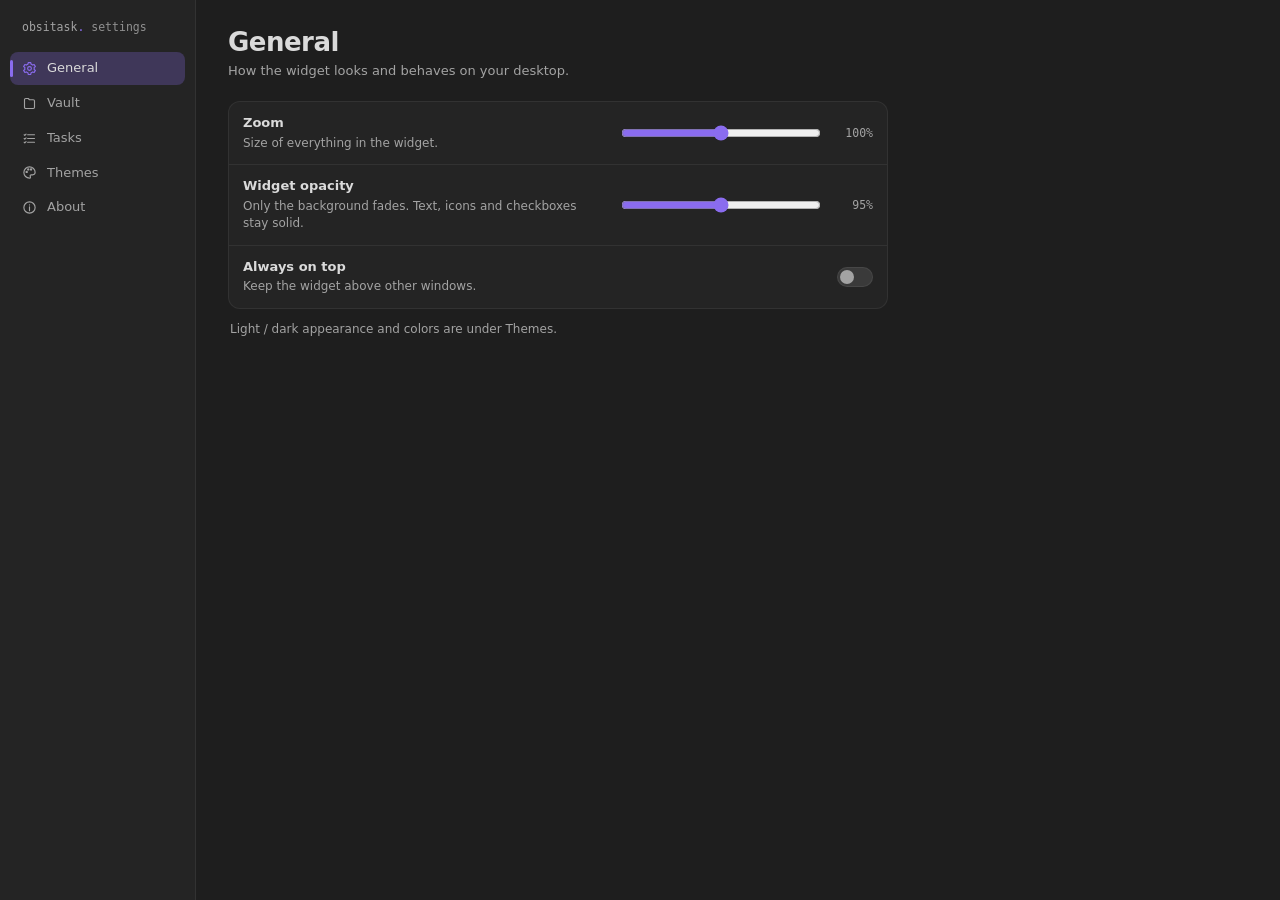
==== src/settings.html @ c323ac98 "Opacity widget 0-100% untuk semua latar - Rentang slider "Widget opacity" jadi 0-100% (default tetap" ====
<!doctype html>
<html lang="en">
<head>
  <meta charset="utf-8" />
  <meta name="viewport" content="width=device-width, initial-scale=1" />
  <title>ObsiTask Settings</title>
  <link rel="stylesheet" href="theme.css" />
  <link rel="stylesheet" href="settings.css" />
  <script src="themes.js"></script>
</head>
<body>
  <div class="layout">
    <nav class="nav" aria-label="Settings sections">
      <div class="brand">obsitask<span class="brand-dot">.</span> <span class="brand-sub">settings</span></div>
      <button type="button" data-tab="general" aria-current="page">
        <svg viewBox="0 0 24 24"><circle cx="12" cy="12" r="3" /><path d="M19.4 13.5a7.6 7.6 0 000-3l2-1.5-2-3.4-2.3.9a7.5 7.5 0 00-2.6-1.5L14 2.5h-4l-.5 2.5a7.5 7.5 0 00-2.6 1.5l-2.3-.9-2 3.4 2 1.5a7.6 7.6 0 000 3l-2 1.5 2 3.4 2.3-.9a7.5 7.5 0 002.6 1.5l.5 2.5h4l.5-2.5a7.5 7.5 0 002.6-1.5l2.3.9 2-3.4-2-1.5z" /></svg>
        General
      </button>
      <button type="button" data-tab="vault">
        <svg viewBox="0 0 24 24"><path d="M4 6a2 2 0 012-2h4l2 2h6a2 2 0 012 2v10a2 2 0 01-2 2H6a2 2 0 01-2-2z" /></svg>
        Vault
      </button>
      <button type="button" data-tab="tasks">
        <svg viewBox="0 0 24 24"><path d="M9 6h11M9 12h11M9 18h11" /><path d="M3.5 6l1 1 2-2M3.5 12l1 1 2-2M3.5 18l1 1 2-2" /></svg>
        Tasks
      </button>
      <button type="button" data-tab="themes">
        <svg viewBox="0 0 24 24"><path d="M12 3a9 9 0 100 18c1.1 0 1.6-.8 1.6-1.6 0-.9-.6-1.3-.6-2.1 0-.9.7-1.6 1.6-1.6H17a4 4 0 004-4c0-4.7-4-8.7-9-8.7z" /><circle cx="7.5" cy="11" r="1" /><circle cx="10" cy="7" r="1" /><circle cx="14.5" cy="7" r="1" /></svg>
        Themes
      </button>
      <button type="button" data-tab="about">
        <svg viewBox="0 0 24 24"><circle cx="12" cy="12" r="9" /><path d="M12 11v6M12 7.5v.5" /></svg>
        About
      </button>
      <div class="nav-foot" id="s-nav-version"></div>
    </nav>

    <main class="content">
      <!-- General -->
      <section data-panel="general">
        <header class="page-head">
          <div><h1>General</h1><p class="subtitle">How the widget looks and behaves on your desktop.</p></div>
        </header>
        <div class="rows">
          <div class="row">
            <div class="row-text">
              <label for="s-zoom">Zoom</label>
              <p>Size of everything in the widget.</p>
            </div>
            <div class="row-control slider">
              <input id="s-zoom" type="range" min="80" max="150" step="5" />
              <output id="s-zoom-value" for="s-zoom">100%</output>
            </div>
          </div>
          <div class="row">
            <div class="row-text">
              <label for="s-opacity">Widget opacity</label>
              <p>Only the background fades. Text, icons and checkboxes stay solid.</p>
            </div>
            <div class="row-control slider">
              <input id="s-opacity" type="range" min="0" max="100" step="1" />
              <output id="s-opacity-value" for="s-opacity">95%</output>
            </div>
          </div>
          <div class="row">
            <div class="row-text">
              <label for="s-top">Always on top</label>
              <p>Keep the widget above other windows.</p>
            </div>
            <div class="row-control"><input id="s-top" class="switch" type="checkbox" role="switch" /></div>
          </div>
        </div>
        <p class="footnote">Light / dark appearance and colors are under Themes.</p>
      </section>

      <!-- Vault -->
      <section data-panel="vault" hidden>
        <header class="page-head">
          <div><h1>Vault</h1><p class="subtitle">Where ObsiTask reads your daily notes and lists.</p></div>
        </header>
        <div class="rows">
          <div class="row stack" data-field="vault_path">
            <div class="row-text">
              <label for="s-vault">Vault folder</label>
              <p>The folder you open as a vault in Obsidian.</p>
            </div>
            <div class="row-control wide">
              <input id="s-vault" type="text" spellcheck="false" placeholder="C:\Users\you\Documents\Vault" />
              <button type="button" class="btn" id="s-browse">Browse…</button>
            </div>
            <p class="note" hidden></p>
          </div>
          <div class="row" data-field="detect">
            <div class="row-text">
              <span class="label">Daily notes settings</span>
              <p>Copy the folder and date format from Obsidian's Daily notes plugin.</p>
            </div>
            <div class="row-control"><button type="button" class="btn" id="s-detect">Detect from Obsidian</button></div>
            <p class="note" hidden></p>
          </div>
          <div class="row" data-field="daily_folder">
            <div class="row-text">
              <label for="s-folder">Daily notes folder</label>
              <p>Inside the vault. Blank = vault root.</p>
            </div>
            <div class="row-control"><input id="s-folder" type="text" spellcheck="false" placeholder="Daily" data-key="daily_folder" /></div>
            <p class="note" hidden></p>
          </div>
          <div class="row" data-field="date_format">
            <div class="row-text">
              <label for="s-format">Date format</label>
              <p>Same as in Obsidian, e.g. YYYY-MM-DD.</p>
            </div>
            <div class="row-control"><input id="s-format" type="text" spellcheck="false" placeholder="YYYY-MM-DD" data-key="date_format" /></div>
            <p class="note" hidden></p>
          </div>
          <div class="row" data-field="tasks_heading">
            <div class="row-text">
              <label for="s-tasks-heading">Task heading</label>
              <p>Where a deleted daily-note task goes back if its place moved.</p>
            </div>
            <div class="row-control"><input id="s-tasks-heading" type="text" spellcheck="false" placeholder="## Tasks" data-key="tasks_heading" /></div>
            <p class="note" hidden></p>
          </div>
          <div class="row" data-field="notes_heading">
            <div class="row-text">
              <label for="s-notes-heading">Notes heading</label>
              <p>The Notes box reads and writes under this heading.</p>
            </div>
            <div class="row-control"><input id="s-notes-heading" type="text" spellcheck="false" placeholder="## Notes" data-key="notes_heading" /></div>
            <p class="note" hidden></p>
          </div>
          <div class="row" data-field="tasks_file">
            <div class="row-text">
              <label for="s-tasks-file">Tasks file</label>
              <p>Permanent lists. Each "## Name" heading is a list.</p>
            </div>
            <div class="row-control"><input id="s-tasks-file" type="text" spellcheck="false" placeholder="Tasks.md" data-key="tasks_file" /></div>
            <p class="note" hidden></p>
          </div>
        </div>
      </section>

      <!-- Tasks -->
      <section data-panel="tasks" hidden>
        <header class="page-head">
          <div><h1>Tasks</h1><p class="subtitle">What the Today, Upcoming and All tabs show.</p></div>
        </header>
        <div class="rows">
          <div class="row">
            <div class="row-text">
              <label for="s-hide">Hide completed tasks</label>
              <p>In Today and Upcoming. Finished tasks still show under "done today", and in each list's "Completed" group.</p>
            </div>
            <div class="row-control"><input id="s-hide" class="switch" type="checkbox" role="switch" /></div>
          </div>
          <div class="row" data-field="default_list">
            <div class="row-text">
              <label for="s-default-list">Default list</label>
              <p>New tasks from the widget go here, unless you type ~list.</p>
            </div>
            <div class="row-control"><input id="s-default-list" type="text" spellcheck="false" placeholder="Inbox" data-key="default_list" /></div>
            <p class="note" hidden></p>
          </div>
          <div class="row">
            <div class="row-text">
              <label for="s-upcoming">Upcoming days</label>
              <p>How far ahead the Upcoming tab looks, starting tomorrow (1–90).</p>
            </div>
            <div class="row-control"><input id="s-upcoming" type="number" min="1" max="90" step="1" data-key="upcoming_days" data-min="1" data-max="90" /></div>
          </div>
          <div class="row">
            <div class="row-text">
              <label for="s-scan">Look-back days</label>
              <p>Days of older daily notes to scan for overdue tasks (0 = off, up to 365).</p>
            </div>
            <div class="row-control"><input id="s-scan" type="number" min="0" max="365" step="1" data-key="scan_days" data-min="0" data-max="365" /></div>
          </div>
        </div>
      </section>

      <!-- Themes -->
      <section data-panel="themes" hidden>
        <header class="page-head">
          <div><h1>Themes</h1><p class="subtitle">Colors for the widget and this window.</p></div>
          <div class="seg" role="radiogroup" aria-label="Appearance">
            <button type="button" role="radio" data-appearance="system" title="Follow Windows light / dark mode">System</button>
            <button type="button" role="radio" data-appearance="light">Light</button>
            <button type="button" role="radio" data-appearance="dark">Dark</button>
          </div>
        </header>
        <div class="theme-grid" id="theme-grid" role="radiogroup" aria-label="Theme"></div>
        <p class="credit">Theme colors other than Default come from <strong>Terax</strong> by crynta (github.com/crynta/terax-ai), Apache License 2.0. Only the color values are used.</p>
      </section>

      <!-- About -->
      <section data-panel="about" hidden>
        <header class="page-head">
          <div><h1>About</h1><p class="subtitle">Version, config file and credits.</p></div>
        </header>
        <div class="rows">
          <div class="row">
            <div class="row-text">
              <span class="label">ObsiTask</span>
              <p>A small widget for the tasks in your Obsidian vault.</p>
            </div>
            <div class="row-control"><span class="version" id="s-version"></span></div>
          </div>
          <div class="row stack">
            <div class="row-text">
              <span class="label">Config file</span>
              <p class="path" id="s-config-path"></p>
            </div>
            <div class="row-control"><button type="button" class="btn" id="s-open-config">Open config folder</button></div>
          </div>
          <div class="row stack">
            <div class="row-text">
              <span class="label">Credits</span>
              <p>The colors of the built-in themes (except Default) and the style of this window come from
                <strong>Terax</strong> by crynta — github.com/crynta/terax-ai — licensed under the Apache License 2.0.</p>
              <p>Headings use Space Grotesk (SIL Open Font License 1.1), bundled with the app.</p>
              <p>Task metadata follows the emoji format of the Obsidian Tasks plugin.</p>
            </div>
          </div>
        </div>
      </section>
    </main>
  </div>

  <div class="toast" id="toast" role="status" hidden></div>

  <script src="settings.js"></script>
</body>
</html>
---- src/theme.css ----
/*
 * Token warna + font bersama untuk widget dan window Settings.
 * Nilai di :root = tema Default (dark), dipakai sebelum themes.js berjalan.
 * themes.js menimpa token dasar lewat :root[data-theme][data-mode]; token
 * turunan di bawah dihitung ulang otomatis dari token dasar.
 */

/* Space Grotesk (SIL OFL 1.1, lihat fonts/SpaceGrotesk-OFL.txt), dibundel.
   Inter dan Hack Nerd Font dipanggil lewat nama dari font Windows. */
@font-face {
  font-family: "Space Grotesk";
  src: url("fonts/SpaceGrotesk.ttf") format("truetype");
  font-weight: 300 700;
  font-display: swap;
}

:root {
  /* Token dasar (lihat themes.js) */
  --bg: #1e1e1e;
  --card: #242424;
  --text: #dadada;
  --muted: #a3a3a3;
  --border: rgba(218, 218, 218, 0.08);
  --secondary: #262626;
  --hover: rgba(218, 218, 218, 0.035);
  --primary: #8a6cef;
  --on-primary: #121212;
  --danger: #ff8a5c;
  --p-high: #ff8a5c;
  --p-medium: #f2c14e;
  --p-low: #5aa9ff;
  --tag: #ab94f7;
  --selection: rgba(138, 108, 239, 0.32);

  /* Token opsional: kalau tema tidak mengisinya, diturunkan dari token dasar */
  --faint: color-mix(in srgb, var(--muted) 85%, transparent);
  --raised: var(--card);
  --primary-text: var(--primary);
  --primary-soft: color-mix(in srgb, var(--primary) 26%, transparent);
  --ring: color-mix(in srgb, var(--text) 78%, transparent);
  --sidebar: var(--card);

  /* Opacity latar widget (Settings > General, 0-100%; diset dari main.js).
     Semua LATAR di widget memakai token --panel / --well / --f-* di bawah,
     yaitu warna tema dengan alpha dikali nilai ini. Teks, ikon, checkbox,
     garis bawah tab, tombol aksen, dan scrollbar memakai warna tema biasa,
     jadi tetap penuh. Di window Settings nilainya tetap 100% (= warna asli). */
  --opacity: 100%;

  /* Latar yang ikut opacity */
  --panel: color-mix(in srgb, var(--bg) var(--opacity), transparent);
  --well: color-mix(in srgb, var(--secondary) var(--opacity), transparent); /* quick-add, Notes, input, chip menu */
  --f-hover: color-mix(in srgb, var(--hover) var(--opacity), transparent); /* hover baris, list terbuka */
  --f-hover-strong: color-mix(in srgb, var(--hover-strong) var(--opacity), transparent); /* hover tombol */
  --f-primary-soft: color-mix(in srgb, var(--primary-soft) var(--opacity), transparent); /* pilihan aktif */
  --f-primary: color-mix(in srgb, var(--primary) var(--opacity), transparent); /* badge Today */
  --f-raised: color-mix(in srgb, var(--raised) var(--opacity), transparent); /* popover, saran ~list */
  --f-danger-soft: color-mix(in srgb, var(--danger-soft) var(--opacity), transparent);
  --f-danger-bg: color-mix(in srgb, var(--danger-bg) var(--opacity), transparent); /* toast error */

  /* Turunan */
  --hover-strong: color-mix(in srgb, var(--text) 12%, transparent);
  --chip: color-mix(in srgb, var(--text) 8%, transparent);
  --primary-line: color-mix(in srgb, var(--primary) 65%, transparent);
  --danger-soft: color-mix(in srgb, var(--danger) 13%, transparent);
  --danger-bg: color-mix(in srgb, var(--danger) 62%, #000);
  --on-danger: #ffffff;
  --scroll: color-mix(in srgb, var(--text) 16%, transparent);
  --scroll-hover: color-mix(in srgb, var(--text) 28%, transparent);
  --shadow: rgba(0, 0, 0, 0.45);
  /* Warna token quick-add: @tanggal biru, !prioritas oranye, ~list ungu. */
  --tok-date: var(--p-low);
  --tok-prio: var(--p-high);
  --tok-list: var(--primary-text);

  /* Font */
  --display: "Space Grotesk", "Segoe UI Variable Display", "Segoe UI", system-ui, sans-serif;
  --sans: "Inter", "Segoe UI Variable Text", "Segoe UI", system-ui, -apple-system, sans-serif;
  --mono: "Hack Nerd Font", "Hack Nerd Font Mono", Hack, Consolas, monospace;

  color-scheme: dark;
}

:root[data-mode="light"] {
  --shadow: rgba(20, 20, 30, 0.14);
  color-scheme: light;
}

::selection { background: var(--selection); }

::-webkit-scrollbar { width: 6px; height: 6px; }
::-webkit-scrollbar-thumb { background: var(--scroll); border-radius: 3px; }
::-webkit-scrollbar-thumb:hover { background: var(--scroll-hover); }
---- src/settings.css ----
/* Window Settings ObsiTask. Semua warna lewat token di theme.css. */

* { box-sizing: border-box; }

html, body { height: 100%; margin: 0; }

body {
  font: 13px/1.45 var(--sans);
  color: var(--text);
  background: var(--bg);
  user-select: none;
  -webkit-user-select: none;
  cursor: default;
}

svg {
  width: 16px;
  height: 16px;
  fill: none;
  stroke: currentColor;
  stroke-width: 1.8;
  stroke-linecap: round;
  stroke-linejoin: round;
  flex: none;
}

button { font: inherit; color: inherit; border: 0; background: none; cursor: pointer; }
button:focus-visible, input:focus-visible { outline: 2px solid var(--primary); outline-offset: 1px; }
[hidden] { display: none !important; }

.layout { display: grid; grid-template-columns: 196px 1fr; height: 100vh; }

/* ---------- Navigasi kiri ---------- */

.nav {
  display: flex;
  flex-direction: column;
  gap: 2px;
  padding: 18px 10px 14px;
  background: var(--sidebar);
  border-right: 1px solid var(--border);
}
.brand { margin: 2px 12px 16px; font: 11.5px var(--mono); color: var(--muted); }
.brand-dot { color: var(--primary-text); }
.brand-sub { color: var(--faint); }
.nav button {
  position: relative;
  display: flex;
  align-items: center;
  gap: 10px;
  padding: 7px 12px;
  border-radius: 8px;
  font-weight: 500;
  color: var(--muted);
  text-align: left;
}
.nav button svg { width: 15px; height: 15px; }
.nav button:hover { color: var(--text); background: var(--hover-strong); }
.nav button[aria-current="page"] { color: var(--text); background: var(--primary-soft); }
.nav button[aria-current="page"] svg { color: var(--primary-text); }
.nav button[aria-current="page"]::before {
  content: "";
  position: absolute;
  left: 0;
  top: 8px;
  bottom: 8px;
  width: 3px;
  border-radius: 2px;
  background: var(--primary);
}
.nav-foot { margin-top: auto; padding: 0 12px; font: 10.5px var(--mono); color: var(--faint); }

/* ---------- Konten ---------- */

.content { overflow-y: auto; padding: 28px 32px 40px; }
.content section { max-width: 660px; }

.page-head { display: flex; flex-wrap: wrap; align-items: flex-start; gap: 12px 16px; margin-bottom: 20px; }
.page-head > div:first-child { flex: 1 1 260px; min-width: 0; }
h1 { margin: 0; font: 600 26px/1.15 var(--display); letter-spacing: -0.5px; }
.subtitle { margin: 4px 0 0; color: var(--muted); }
.footnote { margin: 12px 2px 0; font-size: 12px; color: var(--muted); }

.rows {
  background: var(--card);
  border: 1px solid var(--border);
  border-radius: 12px;
}
.row {
  display: grid;
  grid-template-columns: 1fr auto;
  align-items: center;
  gap: 4px 18px;
  padding: 12px 14px;
}
.row + .row { border-top: 1px solid var(--border); }
.row.stack { grid-template-columns: 1fr; }
.row-text label, .row-text .label { font-weight: 600; }
.row-text p { margin: 2px 0 0; font-size: 12px; color: var(--muted); }
.row-text p.path { font: 11.5px var(--mono); user-select: text; -webkit-user-select: text; overflow-wrap: anywhere; }
.row-control { display: flex; align-items: center; gap: 8px; justify-content: flex-end; }
.row-control.wide { justify-content: stretch; }
.row-control.wide input { flex: 1; }
.row .note { grid-column: 1 / -1; margin: 2px 0 0; font-size: 12px; color: var(--muted); }
.row .note.warn { color: var(--danger); font-weight: 600; }
.row.has-warn input[type="text"] { border-color: var(--danger); }
.version { font: 11.5px var(--mono); color: var(--muted); }

input[type="text"], input[type="number"] {
  width: 220px;
  min-width: 0;
  padding: 7px 9px;
  font: 13px var(--sans);
  color: var(--text);
  background: var(--secondary);
  border: 1px solid var(--border);
  border-radius: 8px;
  user-select: text;
  -webkit-user-select: text;
}
input[type="number"] { width: 90px; }
input[type="text"]:focus, input[type="number"]:focus { outline: none; border-color: var(--primary-line); }

.btn {
  padding: 7px 12px;
  border-radius: 8px;
  font-size: 12px;
  font-weight: 600;
  white-space: nowrap;
  background: var(--secondary);
  border: 1px solid var(--border);
}
.btn:hover { background: var(--hover-strong); }

/* Saklar on/off */
.switch {
  appearance: none;
  -webkit-appearance: none;
  position: relative;
  width: 36px;
  height: 20px;
  margin: 0;
  border-radius: 999px;
  background: var(--hover-strong);
  border: 1px solid var(--border);
  cursor: pointer;
  transition: background 0.15s;
}
.switch::after {
  content: "";
  position: absolute;
  top: 2px;
  left: 2px;
  width: 14px;
  height: 14px;
  border-radius: 50%;
  background: var(--muted);
  transition: transform 0.15s, background 0.15s;
}
.switch:checked { background: var(--primary); border-color: var(--primary); }
.switch:checked::after { transform: translateX(16px); background: var(--on-primary); }

/* Slider (zoom, opacity) */
.slider input { width: 200px; accent-color: var(--primary); }
.slider output { width: 42px; text-align: right; font: 11.5px var(--mono); font-variant-numeric: tabular-nums; color: var(--muted); }

/* ---------- Segmented control (Appearance) ---------- */

.seg {
  flex: none;
  display: flex;
  margin-top: 4px;
  padding: 3px;
  background: var(--secondary);
  border: 1px solid var(--border);
  border-radius: 9px;
}
.seg button {
  padding: 4px 12px;
  border-radius: 6px;
  font-size: 12px;
  font-weight: 500;
  color: var(--muted);
}
.seg button:hover { color: var(--text); }
.seg button[aria-checked="true"] { color: var(--on-primary); background: var(--primary); }

/* ---------- Themes ---------- */

.theme-grid { display: grid; grid-template-columns: repeat(3, minmax(0, 1fr)); gap: 14px 12px; }
.theme-card {
  position: relative;
  display: flex;
  flex-direction: column;
  gap: 8px;
  padding: 8px 8px 10px;
  text-align: left;
  background: var(--card);
  border: 1px solid var(--border);
  border-radius: 12px;
}
.theme-card:hover { border-color: var(--primary-line); }
.theme-card[aria-checked="true"] { border-color: var(--primary); box-shadow: 0 0 0 1px var(--primary); }
.theme-check {
  position: absolute;
  top: -7px;
  right: -7px;
  width: 20px;
  height: 20px;
  display: grid;
  place-items: center;
  border-radius: 50%;
  color: var(--on-primary);
  background: var(--primary);
  box-shadow: 0 0 0 2px var(--bg);
}
.theme-check svg { width: 12px; height: 12px; stroke-width: 3; }
.theme-meta { display: flex; flex-direction: column; gap: 1px; min-width: 0; padding: 0 2px; }
.theme-name { font-weight: 600; overflow: hidden; text-overflow: ellipsis; white-space: nowrap; }
.theme-variants { font: 10.5px var(--mono); color: var(--muted); white-space: nowrap; }

/* Pratinjau mini: memakai token tema itu sendiri (diset inline per kartu). */
.preview {
  display: flex;
  flex-direction: column;
  gap: 7px;
  height: 92px;
  padding: 9px 10px;
  border-radius: 8px;
  background: var(--bg);
  border: 1px solid var(--border);
  color: var(--text);
  overflow: hidden;
}
.preview .pv-head { display: flex; align-items: center; gap: 6px; padding-bottom: 5px; border-bottom: 1px solid var(--border); }
.preview .pv-title { width: 38%; height: 6px; border-radius: 3px; background: var(--text); }
.preview .pv-accent { margin-left: auto; width: 18px; height: 2px; border-radius: 1px; background: var(--primary); }
.preview .pv-row { display: flex; align-items: center; gap: 6px; }
.preview .pv-box { flex: none; width: 9px; height: 9px; border-radius: 50%; border: 1.5px solid var(--muted); }
.preview .pv-box.high { border-color: var(--p-high); }
.preview .pv-box.medium { border-color: var(--p-medium); }
.preview .pv-box.low { border-color: var(--p-low); }
.preview .pv-line { height: 5px; border-radius: 3px; background: var(--text); opacity: 0.85; }
.preview .pv-meta { height: 4px; width: 16%; border-radius: 2px; background: var(--muted); }

.credit { margin: 16px 2px 0; font-size: 12px; color: var(--muted); }

/* ---------- Toast ---------- */

.toast {
  position: fixed;
  left: 50%;
  bottom: 18px;
  transform: translateX(-50%);
  padding: 7px 12px;
  font-size: 12px;
  color: var(--on-danger);
  background: var(--danger-bg);
  border-radius: 9px;
  box-shadow: 0 6px 18px var(--shadow);
}
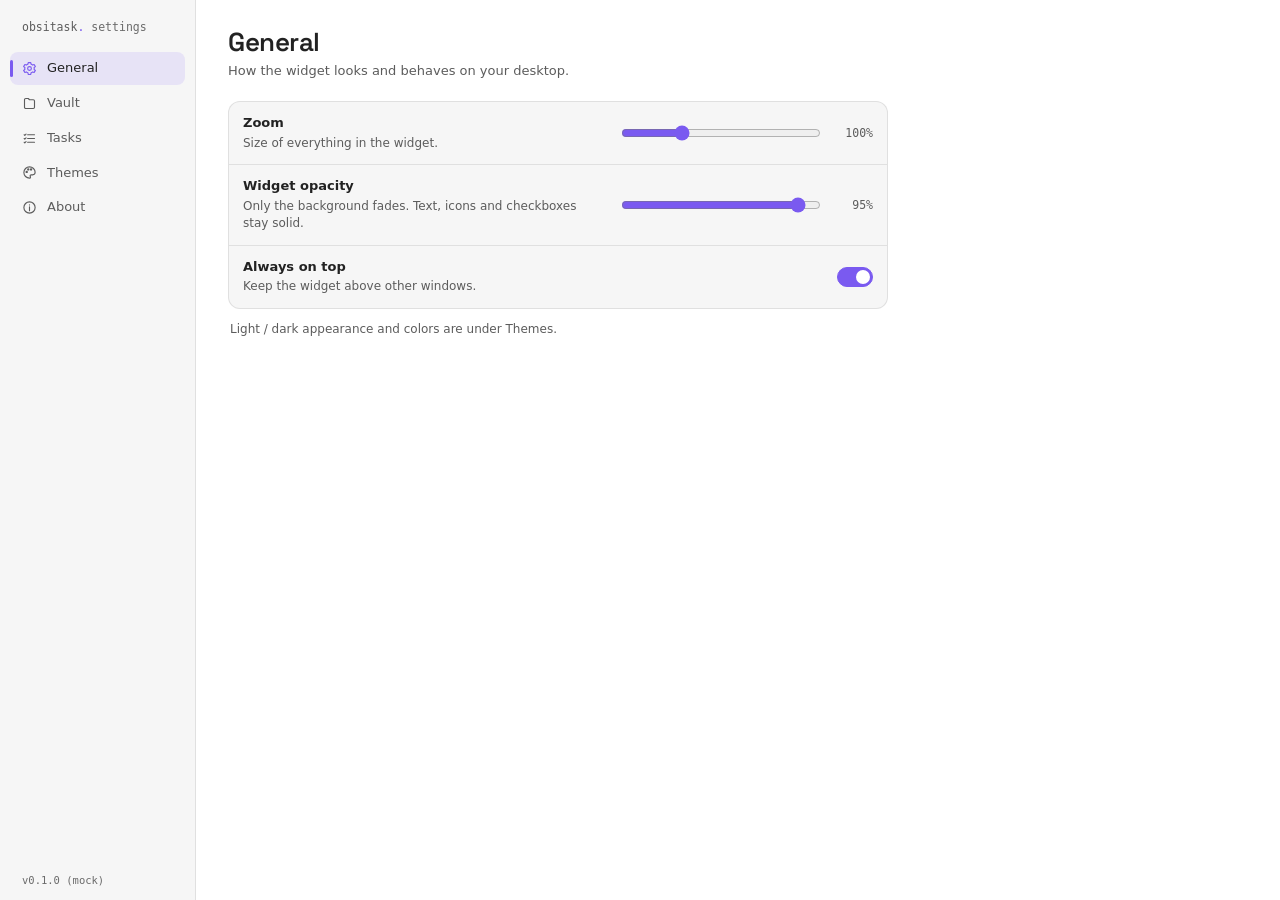
==== commit 1bb921db: "Fase D: redesign tampilan, opacity, satu window Settings - Tema Default baru (gaya Obsidian, hitam +" ====
--- a/src/settings.html
+++ b/src/settings.html
@@ -58,7 +58,7 @@
               <p>Only the background fades. Text, icons and checkboxes stay solid.</p>
             </div>
             <div class="row-control slider">
-              <input id="s-opacity" type="range" min="0" max="100" step="1" />
+              <input id="s-opacity" type="range" min="40" max="100" step="1" />
               <output id="s-opacity-value" for="s-opacity">95%</output>
             </div>
           </div>
--- a/src/theme.css
+++ b/src/theme.css
@@ -40,25 +40,13 @@
   --ring: color-mix(in srgb, var(--text) 78%, transparent);
   --sidebar: var(--card);
 
-  /* Opacity latar widget (Settings > General, 0-100%; diset dari main.js).
-     Semua LATAR di widget memakai token --panel / --well / --f-* di bawah,
-     yaitu warna tema dengan alpha dikali nilai ini. Teks, ikon, checkbox,
-     garis bawah tab, tombol aksen, dan scrollbar memakai warna tema biasa,
-     jadi tetap penuh. Di window Settings nilainya tetap 100% (= warna asli). */
+  /* Opacity latar widget (diatur di Settings > General; diset dari main.js).
+     Hanya latar panel dan permukaan yang ikut; teks dan ikon tetap penuh. */
   --opacity: 100%;
 
-  /* Latar yang ikut opacity */
+  /* Turunan */
   --panel: color-mix(in srgb, var(--bg) var(--opacity), transparent);
-  --well: color-mix(in srgb, var(--secondary) var(--opacity), transparent); /* quick-add, Notes, input, chip menu */
-  --f-hover: color-mix(in srgb, var(--hover) var(--opacity), transparent); /* hover baris, list terbuka */
-  --f-hover-strong: color-mix(in srgb, var(--hover-strong) var(--opacity), transparent); /* hover tombol */
-  --f-primary-soft: color-mix(in srgb, var(--primary-soft) var(--opacity), transparent); /* pilihan aktif */
-  --f-primary: color-mix(in srgb, var(--primary) var(--opacity), transparent); /* badge Today */
-  --f-raised: color-mix(in srgb, var(--raised) var(--opacity), transparent); /* popover, saran ~list */
-  --f-danger-soft: color-mix(in srgb, var(--danger-soft) var(--opacity), transparent);
-  --f-danger-bg: color-mix(in srgb, var(--danger-bg) var(--opacity), transparent); /* toast error */
-
-  /* Turunan */
+  --well: color-mix(in srgb, var(--secondary) var(--opacity), transparent);
   --hover-strong: color-mix(in srgb, var(--text) 12%, transparent);
   --chip: color-mix(in srgb, var(--text) 8%, transparent);
   --primary-line: color-mix(in srgb, var(--primary) 65%, transparent);
--- a/src/settings.css
+++ b/src/settings.css
@@ -236,7 +236,7 @@
 .preview .pv-title { width: 38%; height: 6px; border-radius: 3px; background: var(--text); }
 .preview .pv-accent { margin-left: auto; width: 18px; height: 2px; border-radius: 1px; background: var(--primary); }
 .preview .pv-row { display: flex; align-items: center; gap: 6px; }
-.preview .pv-box { flex: none; width: 9px; height: 9px; border-radius: 50%; border: 1.5px solid var(--muted); }
+.preview .pv-box { flex: none; width: 9px; height: 9px; border-radius: 2.5px; border: 1.5px solid var(--muted); }
 .preview .pv-box.high { border-color: var(--p-high); }
 .preview .pv-box.medium { border-color: var(--p-medium); }
 .preview .pv-box.low { border-color: var(--p-low); }
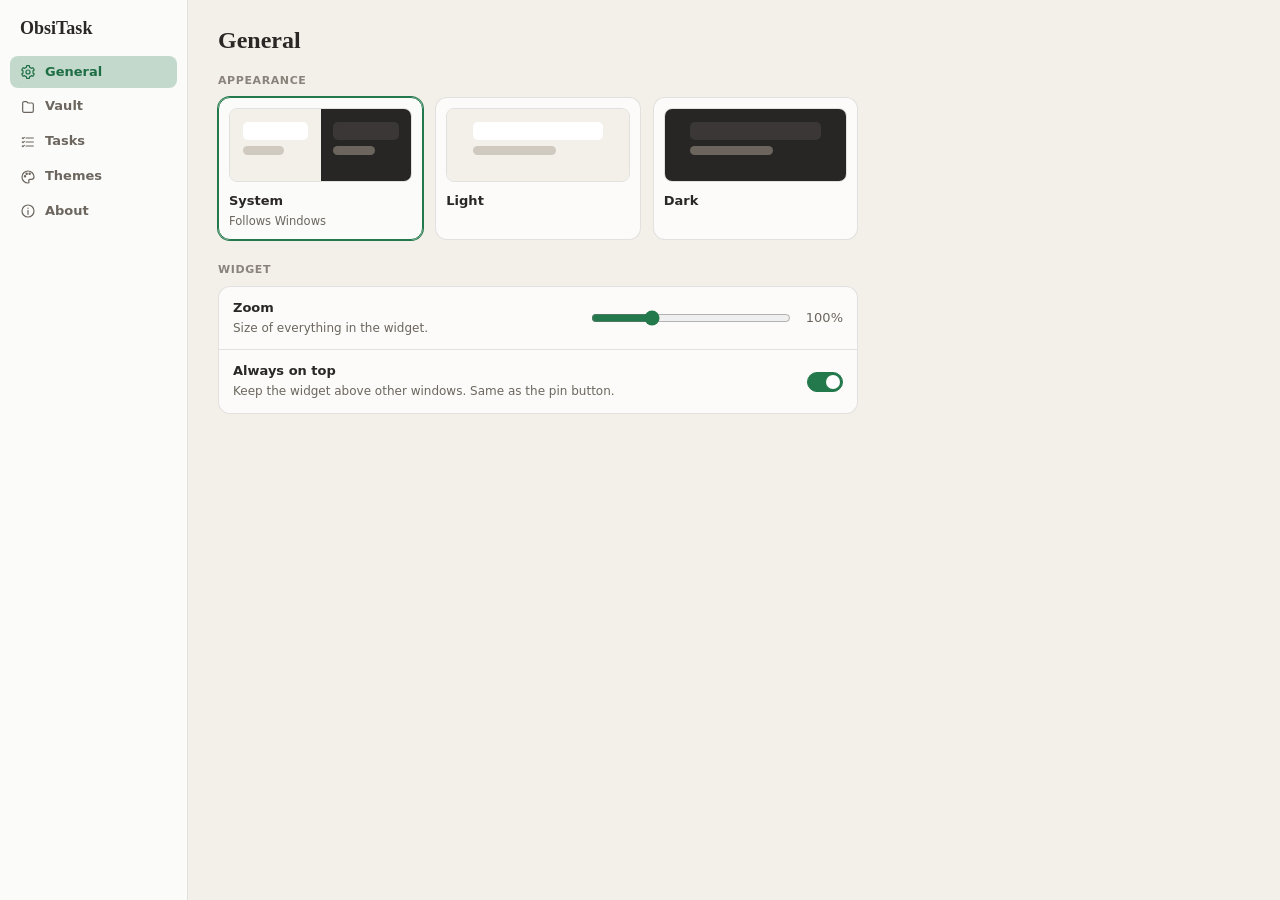
==== commit 86b05653: "Fase C: window Settings terpisah dan tema warna - Window Settings (label settings, 720x640, dekorasi" ====
--- a/src/settings.html
+++ b/src/settings.html
@@ -11,7 +11,7 @@
 <body>
   <div class="layout">
     <nav class="nav" aria-label="Settings sections">
-      <div class="brand">obsitask<span class="brand-dot">.</span> <span class="brand-sub">settings</span></div>
+      <div class="brand">ObsiTask</div>
       <button type="button" data-tab="general" aria-current="page">
         <svg viewBox="0 0 24 24"><circle cx="12" cy="12" r="3" /><path d="M19.4 13.5a7.6 7.6 0 000-3l2-1.5-2-3.4-2.3.9a7.5 7.5 0 00-2.6-1.5L14 2.5h-4l-.5 2.5a7.5 7.5 0 00-2.6 1.5l-2.3-.9-2 3.4 2 1.5a7.6 7.6 0 000 3l-2 1.5 2 3.4 2.3-.9a7.5 7.5 0 002.6 1.5l.5 2.5h4l.5-2.5a7.5 7.5 0 002.6-1.5l2.3.9 2-3.4-2-1.5z" /></svg>
         General
@@ -32,52 +32,55 @@
         <svg viewBox="0 0 24 24"><circle cx="12" cy="12" r="9" /><path d="M12 11v6M12 7.5v.5" /></svg>
         About
       </button>
-      <div class="nav-foot" id="s-nav-version"></div>
     </nav>
 
     <main class="content">
       <!-- General -->
       <section data-panel="general">
-        <header class="page-head">
-          <div><h1>General</h1><p class="subtitle">How the widget looks and behaves on your desktop.</p></div>
-        </header>
+        <h1>General</h1>
+
+        <h2>Appearance</h2>
+        <div class="appearance" role="radiogroup" aria-label="Appearance">
+          <button type="button" class="mode-card" data-appearance="system" role="radio">
+            <span class="mode-art system"><span class="half light"></span><span class="half dark"></span></span>
+            <span class="mode-name">System</span>
+            <span class="mode-desc">Follows Windows</span>
+          </button>
+          <button type="button" class="mode-card" data-appearance="light" role="radio">
+            <span class="mode-art"><span class="half light full"></span></span>
+            <span class="mode-name">Light</span>
+          </button>
+          <button type="button" class="mode-card" data-appearance="dark" role="radio">
+            <span class="mode-art"><span class="half dark full"></span></span>
+            <span class="mode-name">Dark</span>
+          </button>
+        </div>
+
+        <h2>Widget</h2>
         <div class="rows">
           <div class="row">
             <div class="row-text">
               <label for="s-zoom">Zoom</label>
               <p>Size of everything in the widget.</p>
             </div>
-            <div class="row-control slider">
+            <div class="row-control zoom">
               <input id="s-zoom" type="range" min="80" max="150" step="5" />
               <output id="s-zoom-value" for="s-zoom">100%</output>
             </div>
           </div>
           <div class="row">
             <div class="row-text">
-              <label for="s-opacity">Widget opacity</label>
-              <p>Only the background fades. Text, icons and checkboxes stay solid.</p>
-            </div>
-            <div class="row-control slider">
-              <input id="s-opacity" type="range" min="40" max="100" step="1" />
-              <output id="s-opacity-value" for="s-opacity">95%</output>
-            </div>
-          </div>
-          <div class="row">
-            <div class="row-text">
               <label for="s-top">Always on top</label>
-              <p>Keep the widget above other windows.</p>
+              <p>Keep the widget above other windows. Same as the pin button.</p>
             </div>
             <div class="row-control"><input id="s-top" class="switch" type="checkbox" role="switch" /></div>
           </div>
         </div>
-        <p class="footnote">Light / dark appearance and colors are under Themes.</p>
       </section>
 
       <!-- Vault -->
       <section data-panel="vault" hidden>
-        <header class="page-head">
-          <div><h1>Vault</h1><p class="subtitle">Where ObsiTask reads your daily notes and lists.</p></div>
-        </header>
+        <h1>Vault</h1>
         <div class="rows">
           <div class="row stack" data-field="vault_path">
             <div class="row-text">
@@ -143,14 +146,12 @@
 
       <!-- Tasks -->
       <section data-panel="tasks" hidden>
-        <header class="page-head">
-          <div><h1>Tasks</h1><p class="subtitle">What the Today, Upcoming and All tabs show.</p></div>
-        </header>
+        <h1>Tasks</h1>
         <div class="rows">
           <div class="row">
             <div class="row-text">
               <label for="s-hide">Hide completed tasks</label>
-              <p>In Today and Upcoming. Finished tasks still show under "done today", and in each list's "Completed" group.</p>
+              <p>In Today and Upcoming. Finished tasks still show under "Completed today".</p>
             </div>
             <div class="row-control"><input id="s-hide" class="switch" type="checkbox" role="switch" /></div>
           </div>
@@ -181,23 +182,14 @@
 
       <!-- Themes -->
       <section data-panel="themes" hidden>
-        <header class="page-head">
-          <div><h1>Themes</h1><p class="subtitle">Colors for the widget and this window.</p></div>
-          <div class="seg" role="radiogroup" aria-label="Appearance">
-            <button type="button" role="radio" data-appearance="system" title="Follow Windows light / dark mode">System</button>
-            <button type="button" role="radio" data-appearance="light">Light</button>
-            <button type="button" role="radio" data-appearance="dark">Dark</button>
-          </div>
-        </header>
+        <h1>Themes</h1>
+        <p class="lead" id="themes-lead"></p>
         <div class="theme-grid" id="theme-grid" role="radiogroup" aria-label="Theme"></div>
-        <p class="credit">Theme colors other than Default come from <strong>Terax</strong> by crynta (github.com/crynta/terax-ai), Apache License 2.0. Only the color values are used.</p>
       </section>
 
       <!-- About -->
       <section data-panel="about" hidden>
-        <header class="page-head">
-          <div><h1>About</h1><p class="subtitle">Version, config file and credits.</p></div>
-        </header>
+        <h1>About</h1>
         <div class="rows">
           <div class="row">
             <div class="row-text">
@@ -218,7 +210,6 @@
               <span class="label">Credits</span>
               <p>The colors of the built-in themes (except Default) and the style of this window come from
                 <strong>Terax</strong> by crynta — github.com/crynta/terax-ai — licensed under the Apache License 2.0.</p>
-              <p>Headings use Space Grotesk (SIL Open Font License 1.1), bundled with the app.</p>
               <p>Task metadata follows the emoji format of the Obsidian Tasks plugin.</p>
             </div>
           </div>
--- a/src/theme.css
+++ b/src/theme.css
@@ -1,76 +1,56 @@
 /*
- * Token warna + font bersama untuk widget dan window Settings.
+ * Token warna bersama untuk widget dan window Settings.
  * Nilai di :root = tema Default (dark), dipakai sebelum themes.js berjalan.
  * themes.js menimpa token dasar lewat :root[data-theme][data-mode]; token
  * turunan di bawah dihitung ulang otomatis dari token dasar.
  */
-
-/* Space Grotesk (SIL OFL 1.1, lihat fonts/SpaceGrotesk-OFL.txt), dibundel.
-   Inter dan Hack Nerd Font dipanggil lewat nama dari font Windows. */
-@font-face {
-  font-family: "Space Grotesk";
-  src: url("fonts/SpaceGrotesk.ttf") format("truetype");
-  font-weight: 300 700;
-  font-display: swap;
-}
-
 :root {
   /* Token dasar (lihat themes.js) */
-  --bg: #1e1e1e;
-  --card: #242424;
-  --text: #dadada;
-  --muted: #a3a3a3;
-  --border: rgba(218, 218, 218, 0.08);
-  --secondary: #262626;
-  --hover: rgba(218, 218, 218, 0.035);
-  --primary: #8a6cef;
-  --on-primary: #121212;
-  --danger: #ff8a5c;
-  --p-high: #ff8a5c;
-  --p-medium: #f2c14e;
-  --p-low: #5aa9ff;
-  --tag: #ab94f7;
-  --selection: rgba(138, 108, 239, 0.32);
+  --bg: rgb(40, 38, 37);
+  --card: rgba(255, 255, 255, 0.065);
+  --text: #f3f0ea;
+  --muted: #a9a39b;
+  --border: rgba(255, 255, 255, 0.08);
+  --secondary: rgba(255, 255, 255, 0.065);
+  --hover: rgba(255, 255, 255, 0.05);
+  --primary: #2f9461;
+  --on-primary: #ffffff;
+  --danger: #ff5f52;
+  --p-high: #ff6b5e;
+  --p-medium: #f0b445;
+  --p-low: #62a8f2;
+  --tag: #86c7a3;
+  --selection: rgba(47, 148, 97, 0.35);
 
   /* Token opsional: kalau tema tidak mengisinya, diturunkan dari token dasar */
   --faint: color-mix(in srgb, var(--muted) 85%, transparent);
   --raised: var(--card);
   --primary-text: var(--primary);
-  --primary-soft: color-mix(in srgb, var(--primary) 26%, transparent);
   --ring: color-mix(in srgb, var(--text) 78%, transparent);
-  --sidebar: var(--card);
-
-  /* Opacity latar widget (diatur di Settings > General; diset dari main.js).
-     Hanya latar panel dan permukaan yang ikut; teks dan ikon tetap penuh. */
-  --opacity: 100%;
 
   /* Turunan */
-  --panel: color-mix(in srgb, var(--bg) var(--opacity), transparent);
-  --well: color-mix(in srgb, var(--secondary) var(--opacity), transparent);
+  --panel: color-mix(in srgb, var(--bg) 93%, transparent);
+  --well: var(--secondary);
   --hover-strong: color-mix(in srgb, var(--text) 12%, transparent);
   --chip: color-mix(in srgb, var(--text) 8%, transparent);
+  --primary-soft: color-mix(in srgb, var(--primary) 26%, transparent);
   --primary-line: color-mix(in srgb, var(--primary) 65%, transparent);
   --danger-soft: color-mix(in srgb, var(--danger) 13%, transparent);
+  --danger-count: color-mix(in srgb, var(--danger) 30%, transparent);
   --danger-bg: color-mix(in srgb, var(--danger) 62%, #000);
   --on-danger: #ffffff;
   --scroll: color-mix(in srgb, var(--text) 16%, transparent);
   --scroll-hover: color-mix(in srgb, var(--text) 28%, transparent);
   --shadow: rgba(0, 0, 0, 0.45);
-  /* Warna token quick-add: @tanggal biru, !prioritas oranye, ~list ungu. */
-  --tok-date: var(--p-low);
-  --tok-prio: var(--p-high);
-  --tok-list: var(--primary-text);
 
-  /* Font */
-  --display: "Space Grotesk", "Segoe UI Variable Display", "Segoe UI", system-ui, sans-serif;
-  --sans: "Inter", "Segoe UI Variable Text", "Segoe UI", system-ui, -apple-system, sans-serif;
-  --mono: "Hack Nerd Font", "Hack Nerd Font Mono", Hack, Consolas, monospace;
+  --serif: "Iowan Old Style", "Palatino Linotype", "Book Antiqua", Georgia, serif;
+  --sans: "Segoe UI Variable Text", "Segoe UI", system-ui, -apple-system, sans-serif;
 
   color-scheme: dark;
 }
 
 :root[data-mode="light"] {
-  --shadow: rgba(20, 20, 30, 0.14);
+  --shadow: rgba(40, 32, 24, 0.16);
   color-scheme: light;
 }
 
--- a/src/settings.css
+++ b/src/settings.css
@@ -28,58 +28,47 @@
 button:focus-visible, input:focus-visible { outline: 2px solid var(--primary); outline-offset: 1px; }
 [hidden] { display: none !important; }
 
-.layout { display: grid; grid-template-columns: 196px 1fr; height: 100vh; }
-
-/* ---------- Navigasi kiri ---------- */
+.layout { display: grid; grid-template-columns: 188px 1fr; height: 100vh; }
+
+/* ---------- Sidebar ---------- */
 
 .nav {
   display: flex;
   flex-direction: column;
   gap: 2px;
-  padding: 18px 10px 14px;
-  background: var(--sidebar);
+  padding: 18px 10px;
+  background: var(--card);
   border-right: 1px solid var(--border);
 }
-.brand { margin: 2px 12px 16px; font: 11.5px var(--mono); color: var(--muted); }
-.brand-dot { color: var(--primary-text); }
-.brand-sub { color: var(--faint); }
+.brand { margin: 0 10px 14px; font: 700 18px/1.2 var(--serif); }
 .nav button {
-  position: relative;
   display: flex;
   align-items: center;
-  gap: 10px;
-  padding: 7px 12px;
-  border-radius: 8px;
-  font-weight: 500;
+  gap: 9px;
+  padding: 7px 10px;
+  border-radius: 8px;
+  font-weight: 600;
   color: var(--muted);
   text-align: left;
 }
-.nav button svg { width: 15px; height: 15px; }
-.nav button:hover { color: var(--text); background: var(--hover-strong); }
-.nav button[aria-current="page"] { color: var(--text); background: var(--primary-soft); }
-.nav button[aria-current="page"] svg { color: var(--primary-text); }
-.nav button[aria-current="page"]::before {
-  content: "";
-  position: absolute;
-  left: 0;
-  top: 8px;
-  bottom: 8px;
-  width: 3px;
-  border-radius: 2px;
-  background: var(--primary);
-}
-.nav-foot { margin-top: auto; padding: 0 12px; font: 10.5px var(--mono); color: var(--faint); }
+.nav button:hover { color: var(--text); background: var(--hover); }
+.nav button[aria-current="page"] { color: var(--primary-text); background: var(--primary-soft); }
 
 /* ---------- Konten ---------- */
 
-.content { overflow-y: auto; padding: 28px 32px 40px; }
-.content section { max-width: 660px; }
-
-.page-head { display: flex; flex-wrap: wrap; align-items: flex-start; gap: 12px 16px; margin-bottom: 20px; }
-.page-head > div:first-child { flex: 1 1 260px; min-width: 0; }
-h1 { margin: 0; font: 600 26px/1.15 var(--display); letter-spacing: -0.5px; }
-.subtitle { margin: 4px 0 0; color: var(--muted); }
-.footnote { margin: 12px 2px 0; font-size: 12px; color: var(--muted); }
+.content { overflow-y: auto; padding: 26px 30px 40px; }
+.content section { max-width: 640px; }
+h1 { margin: 0 0 18px; font: 700 24px/1.2 var(--serif); }
+h2 {
+  margin: 22px 0 8px;
+  font-size: 11px;
+  font-weight: 700;
+  letter-spacing: 0.6px;
+  text-transform: uppercase;
+  color: var(--faint);
+}
+h1 + h2 { margin-top: 0; }
+.lead { margin: -8px 0 16px; color: var(--muted); }
 
 .rows {
   background: var(--card);
@@ -97,14 +86,13 @@
 .row.stack { grid-template-columns: 1fr; }
 .row-text label, .row-text .label { font-weight: 600; }
 .row-text p { margin: 2px 0 0; font-size: 12px; color: var(--muted); }
-.row-text p.path { font: 11.5px var(--mono); user-select: text; -webkit-user-select: text; overflow-wrap: anywhere; }
+.row-text p.path { font-family: Consolas, "Cascadia Mono", monospace; font-size: 11.5px; user-select: text; -webkit-user-select: text; overflow-wrap: anywhere; }
 .row-control { display: flex; align-items: center; gap: 8px; justify-content: flex-end; }
 .row-control.wide { justify-content: stretch; }
 .row-control.wide input { flex: 1; }
 .row .note { grid-column: 1 / -1; margin: 2px 0 0; font-size: 12px; color: var(--muted); }
 .row .note.warn { color: var(--danger); font-weight: 600; }
 .row.has-warn input[type="text"] { border-color: var(--danger); }
-.version { font: 11.5px var(--mono); color: var(--muted); }
 
 input[type="text"], input[type="number"] {
   width: 220px;
@@ -160,90 +148,119 @@
 .switch:checked { background: var(--primary); border-color: var(--primary); }
 .switch:checked::after { transform: translateX(16px); background: var(--on-primary); }
 
-/* Slider (zoom, opacity) */
-.slider input { width: 200px; accent-color: var(--primary); }
-.slider output { width: 42px; text-align: right; font: 11.5px var(--mono); font-variant-numeric: tabular-nums; color: var(--muted); }
-
-/* ---------- Segmented control (Appearance) ---------- */
-
-.seg {
-  flex: none;
-  display: flex;
-  margin-top: 4px;
-  padding: 3px;
-  background: var(--secondary);
-  border: 1px solid var(--border);
-  border-radius: 9px;
-}
-.seg button {
-  padding: 4px 12px;
-  border-radius: 6px;
-  font-size: 12px;
-  font-weight: 500;
+/* Zoom */
+.zoom input { width: 200px; accent-color: var(--primary); }
+.zoom output { width: 42px; text-align: right; font-variant-numeric: tabular-nums; color: var(--muted); }
+
+/* ---------- Appearance ---------- */
+
+.appearance { display: grid; grid-template-columns: repeat(3, 1fr); gap: 12px; }
+.mode-card {
+  display: flex;
+  flex-direction: column;
+  align-items: flex-start;
+  gap: 2px;
+  padding: 10px;
+  text-align: left;
+  background: var(--card);
+  border: 1px solid var(--border);
+  border-radius: 12px;
+}
+.mode-card:hover { background: var(--hover-strong); }
+.mode-card[aria-checked="true"] { border-color: var(--primary); box-shadow: 0 0 0 1px var(--primary); }
+.mode-art {
+  display: flex;
+  width: 100%;
+  height: 74px;
+  margin-bottom: 8px;
+  overflow: hidden;
+  border-radius: 8px;
+  border: 1px solid var(--border);
+}
+/* Ilustrasi kecil: kartu terang / gelap. Warnanya contoh tetap, bukan tema. */
+.mode-art .half { flex: 1; position: relative; --art-bg: #f3f0ea; --art-card: #ffffff; --art-line: #cfc9c0; }
+.mode-art .half.dark { --art-bg: #282625; --art-card: #3a3736; --art-line: #6b655e; }
+.mode-art .half { background: var(--art-bg); }
+.mode-art .half::before,
+.mode-art .half::after {
+  content: "";
+  position: absolute;
+  left: 14%;
+  right: 14%;
+  border-radius: 5px;
+  background: var(--art-card);
+}
+.mode-art .half::before { top: 18%; height: 26%; }
+.mode-art .half::after { top: 52%; height: 12%; right: 40%; background: var(--art-line); }
+.mode-name { font-weight: 700; }
+.mode-desc { font-size: 11.5px; color: var(--muted); }
+
+/* ---------- Themes ---------- */
+
+.theme-grid { display: grid; grid-template-columns: repeat(auto-fill, minmax(150px, 1fr)); gap: 12px; }
+.theme-card {
+  display: flex;
+  flex-direction: column;
+  gap: 7px;
+  padding: 8px;
+  text-align: left;
+  background: var(--card);
+  border: 1px solid var(--border);
+  border-radius: 12px;
+}
+.theme-card:hover { background: var(--hover-strong); }
+.theme-card[aria-checked="true"] { border-color: var(--primary); box-shadow: 0 0 0 1px var(--primary); }
+.theme-meta { display: flex; align-items: center; gap: 6px; padding: 0 2px; }
+.theme-name { font-weight: 700; overflow: hidden; text-overflow: ellipsis; white-space: nowrap; }
+.theme-only {
+  margin-left: auto;
+  padding: 0 6px;
+  border-radius: 999px;
+  font-size: 10px;
+  font-weight: 600;
+  line-height: 16px;
+  white-space: nowrap;
   color: var(--muted);
-}
-.seg button:hover { color: var(--text); }
-.seg button[aria-checked="true"] { color: var(--on-primary); background: var(--primary); }
-
-/* ---------- Themes ---------- */
-
-.theme-grid { display: grid; grid-template-columns: repeat(3, minmax(0, 1fr)); gap: 14px 12px; }
-.theme-card {
-  position: relative;
-  display: flex;
-  flex-direction: column;
-  gap: 8px;
-  padding: 8px 8px 10px;
-  text-align: left;
-  background: var(--card);
-  border: 1px solid var(--border);
-  border-radius: 12px;
-}
-.theme-card:hover { border-color: var(--primary-line); }
-.theme-card[aria-checked="true"] { border-color: var(--primary); box-shadow: 0 0 0 1px var(--primary); }
-.theme-check {
-  position: absolute;
-  top: -7px;
-  right: -7px;
-  width: 20px;
-  height: 20px;
-  display: grid;
-  place-items: center;
-  border-radius: 50%;
-  color: var(--on-primary);
-  background: var(--primary);
-  box-shadow: 0 0 0 2px var(--bg);
-}
-.theme-check svg { width: 12px; height: 12px; stroke-width: 3; }
-.theme-meta { display: flex; flex-direction: column; gap: 1px; min-width: 0; padding: 0 2px; }
-.theme-name { font-weight: 600; overflow: hidden; text-overflow: ellipsis; white-space: nowrap; }
-.theme-variants { font: 10.5px var(--mono); color: var(--muted); white-space: nowrap; }
+  background: var(--chip);
+}
 
 /* Pratinjau mini: memakai token tema itu sendiri (diset inline per kartu). */
 .preview {
   display: flex;
   flex-direction: column;
-  gap: 7px;
-  height: 92px;
-  padding: 9px 10px;
+  gap: 5px;
+  height: 96px;
+  padding: 7px;
   border-radius: 8px;
   background: var(--bg);
   border: 1px solid var(--border);
   color: var(--text);
   overflow: hidden;
 }
-.preview .pv-head { display: flex; align-items: center; gap: 6px; padding-bottom: 5px; border-bottom: 1px solid var(--border); }
-.preview .pv-title { width: 38%; height: 6px; border-radius: 3px; background: var(--text); }
-.preview .pv-accent { margin-left: auto; width: 18px; height: 2px; border-radius: 1px; background: var(--primary); }
-.preview .pv-row { display: flex; align-items: center; gap: 6px; }
-.preview .pv-box { flex: none; width: 9px; height: 9px; border-radius: 2.5px; border: 1.5px solid var(--muted); }
+.preview .pv-top { display: flex; align-items: center; gap: 4px; }
+.preview .pv-tab { width: 22px; height: 7px; border-radius: 4px; background: var(--secondary); }
+.preview .pv-tab.on { background: var(--primary); }
+.preview .pv-btn { margin-left: auto; width: 12px; height: 12px; border-radius: 3px; background: var(--primary); }
+.preview .pv-card {
+  flex: 1;
+  display: flex;
+  flex-direction: column;
+  justify-content: space-around;
+  padding: 4px 6px;
+  border-radius: 6px;
+  background: var(--card);
+  border: 1px solid var(--border);
+}
+.preview .pv-row { display: flex; align-items: center; gap: 5px; }
+.preview .pv-box { flex: none; width: 8px; height: 8px; border-radius: 50%; border: 1.5px solid var(--muted); }
 .preview .pv-box.high { border-color: var(--p-high); }
 .preview .pv-box.medium { border-color: var(--p-medium); }
 .preview .pv-box.low { border-color: var(--p-low); }
+.preview .pv-box.done { background: var(--primary); border-color: var(--primary); }
 .preview .pv-line { height: 5px; border-radius: 3px; background: var(--text); opacity: 0.85; }
-.preview .pv-meta { height: 4px; width: 16%; border-radius: 2px; background: var(--muted); }
-
-.credit { margin: 16px 2px 0; font-size: 12px; color: var(--muted); }
+.preview .pv-line.muted { background: var(--muted); opacity: 1; }
+.preview .pv-line.danger { background: var(--danger); opacity: 1; }
+.preview .pv-tag { height: 5px; width: 14px; border-radius: 3px; background: var(--tag); }
 
 /* ---------- Toast ---------- */
 
